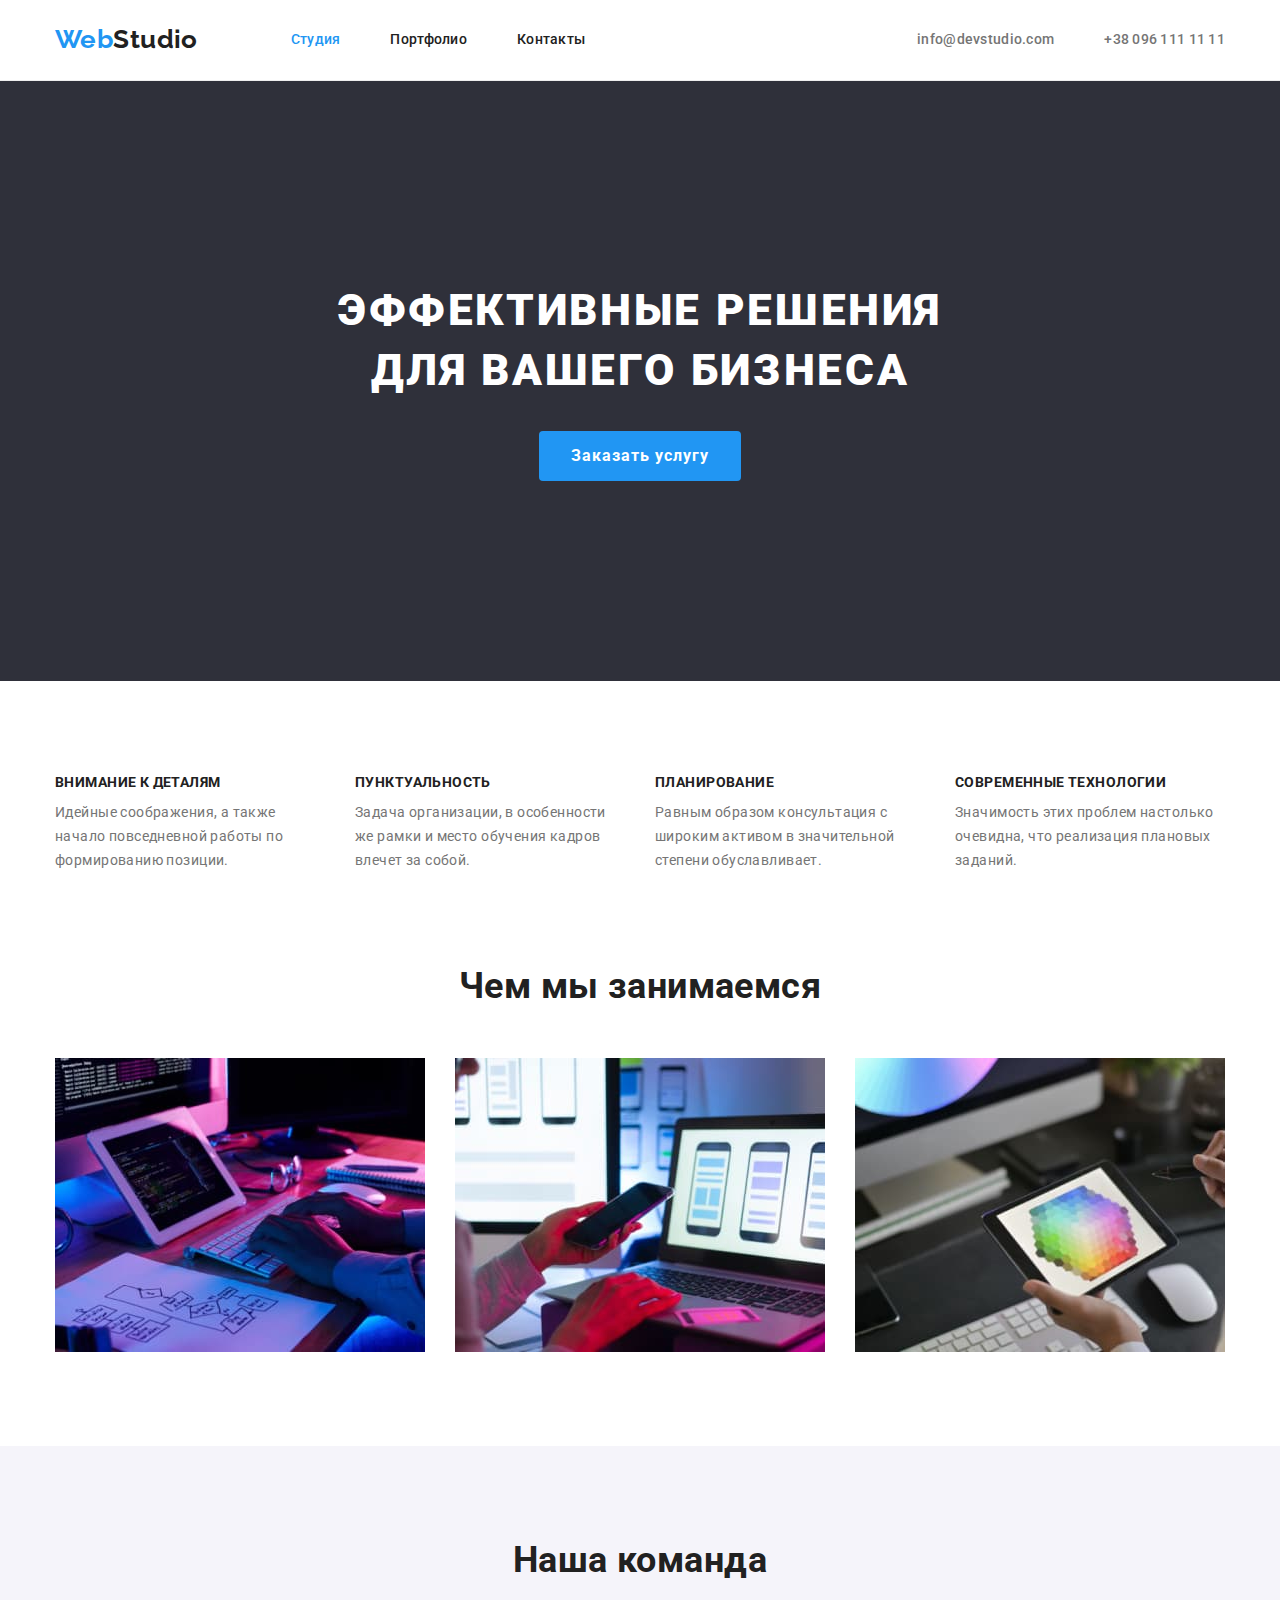
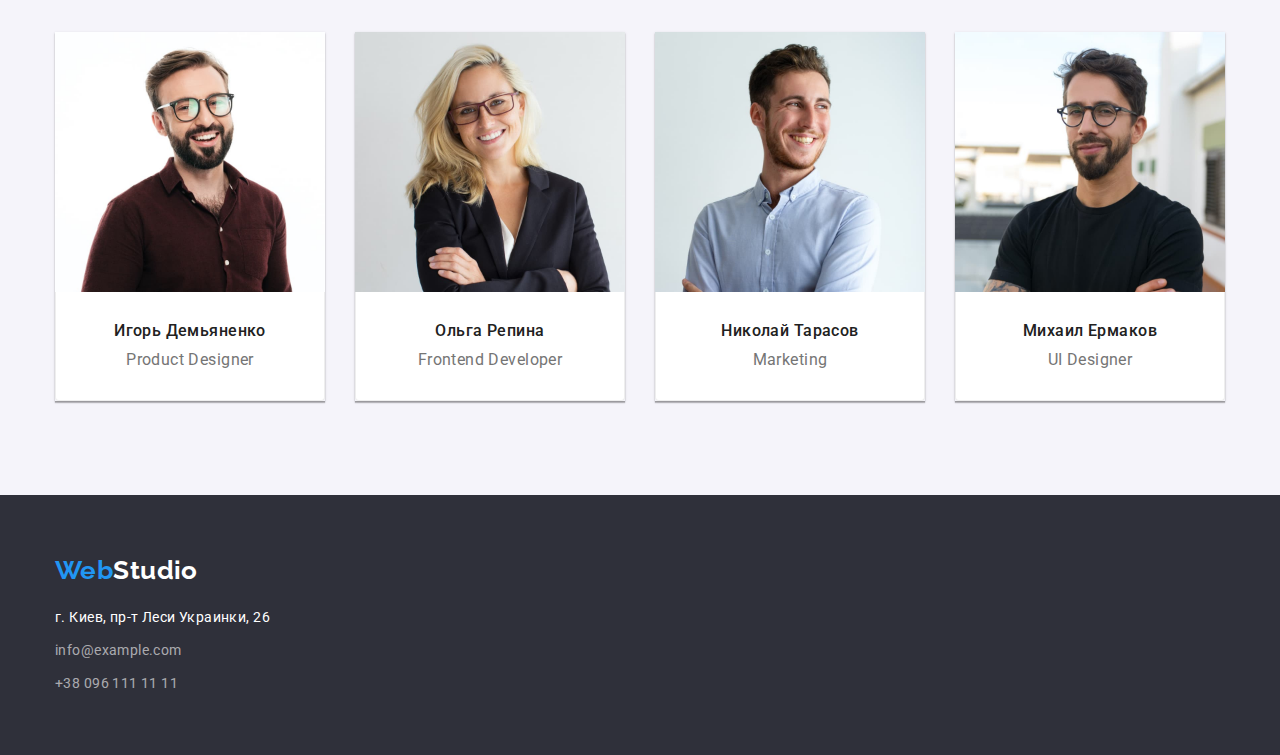
==== index.html @ 4dd8b0b0 "клонирование 03" ====
<!DOCTYPE html>
<html lang="ru">
  <head>
    <meta charset="UTF-8" />
    <meta http-equiv="X-UA-Compatible" content="IE=edge" />
    <meta name="viewport" content="width=device-width, initial-scale=1.0" />
    <title>Студия</title>
    <!-- Шрифты -->
    <link rel="preconnect" href="https://fonts.googleapis.com" />
    <link rel="preconnect" href="https://fonts.gstatic.com" crossorigin />

    <link
      href="https://fonts.googleapis.com/css2?family=Raleway:wght@700&family=Roboto:wght@400;500;700;900&display=swap"
      rel="stylesheet"
    />
    <!-- Нормализация -->
    <link
      rel="stylesheet"
      href="https://cdnjs.cloudflare.com/ajax/libs/modern-normalize/1.1.0/modern-normalize.min.css"
    />
    <!-- Стили -->
    <link rel="stylesheet" href="./css/styles.css" />
  </head>
  <body>
    <header class="header">
      <div class="container container-header">
        <nav class="nav-item">
          <a href="./index.html" class="header-logo logo">Web<span class="std">Studio</span></a>
          <ul class="nav-list link-list">
            <li class="item"><a href="./index.html" class="link current">Студия</a></li>
            <li class="item"><a href="./portfolio.html" class="link title">Портфолио</a></li>
            <li class="item"><a href="" class="link title">Контакты</a></li>
          </ul>
        </nav>
        <ul class="contact link-list">
          <li class="item">
            <a class="link" href="mailto:info@devstudio.com">info@devstudio.com</a>
          </li>
          <li class="item"><a class="link" href="tel:+380961111111">+38 096 111 11 11</a></li>
        </ul>
      </div>
    </header>
    <main>
      <div class="first">
        <section class="container">
          <h1>Эффективные решения для вашего бизнеса</h1>
          <button type="button">Заказать услугу</button>
        </section>
      </div>
      <section class="section peculiarities">
        <div class="container">
          <h2 hidden>Особенности</h2>
          <!-- скрыт заголовок -->
          <ul class="peculiarities-list">
            <li class="peculiarities-item">
              <div class="peculiarities-title">
                <h3 class="peculiarities-tit">Внимание к деталям</h3>
                <p class="peculiarities-par">
                  Идейные соображения, а также начало повседневной работы по формированию позиции.
                </p>
              </div>
            </li>

            <li class="peculiarities-item">
              <div class="peculiarities-title">
                <h3 class="peculiarities-tit">Пунктуальность</h3>
                <p class="peculiarities-par">
                  Задача организации, в особенности же рамки и место обучения кадров влечет за
                  собой.
                </p>
              </div>
            </li>

            <li class="peculiarities-item">
              <div class="peculiarities-title">
                <h3 class="peculiarities-tit">Планирование</h3>
                <p class="peculiarities-par">
                  Равным образом консультация с широким активом в значительной степени
                  обуславливает.
                </p>
              </div>
            </li>

            <li class="peculiarities-item">
              <div class="peculiarities-title">
                <h3 class="peculiarities-tit">Современные технологии</h3>
                <p class="peculiarities-par">
                  Значимость этих проблем настолько очевидна, что реализация плановых заданий.
                </p>
              </div>
            </li>
          </ul>
        </div>
      </section>
      <section class="section">
        <div class="container">
          <h2 class="second-tit">Чем мы занимаемся</h2>
          <ul class="doing-list">
            <li class="doing-item">
              <img
                src="./images/one.jpg"
                alt="крупный план, изображение, программист работающий в офисе"
                width="370"
              />
            </li>
            <li class="doing-item">
              <img
                src="./images/two.jpg"
                alt="дизайнеры разрабатывают приложение на смартфоны"
                width="370"
              />
            </li>
            <li class="doing-item">
              <img
                src="./images/three.jpg"
                alt="креативный художник с работает выбором цвета на планшете"
                width="370"
              />
            </li>
          </ul>
        </div>
      </section>
      <section class="section squad-section">
        <div class="container">
          <h2 class="second-tit">Наша команда</h2>
          <ul class="squad-list">
            <li class="squad-item">
              <img src="./images/person-one.jpg" alt="фото" width="270" />
              <div class="squad-title">
                <h3 class="squad">Игорь Демьяненко</h3>
                <p class="squad-position">Product Designer</p>
              </div>
            </li>
            <li class="squad-item">
              <img src="./images/person-two.jpg" alt="фото" width="270" />
              <div class="squad-title">
                <h3 class="squad">Ольга Репина</h3>
                <p class="squad-position">Frontend Developer</p>
              </div>
            </li>
            <li class="squad-item">
              <img src="./images/person-three.jpg" alt="фото" width="270" />
              <div class="squad-title">
                <h3 class="squad">Николай Тарасов</h3>
                <p class="squad-position">Marketing</p>
              </div>
            </li>
            <li class="squad-item">
              <img src="./images/person-four.jpg" alt="фото" width="270" />
              <div class="squad-title">
                <h3 class="squad">Михаил Ермаков</h3>
                <p class="squad-position">UI Designer</p>
              </div>
            </li>
          </ul>
        </div>
      </section>
    </main>
    <footer class="basement">
      <div class="container">
        <a href="./index.html" class="logo">Web<span class="basement-white">Studio</span></a>
        <address>
          <ul class="basement-list">
            <li class="basement-item">
              <a class="basement-white" href="https://goo.gl/maps/kv4M4T3cow1a3KDr5"
                >г. Киев, пр-т Леси Украинки, 26</a
              >
            </li>
            <li class="basement-item">
              <a class="basement-contact" href="mailto:info@example.com">info@example.com</a>
            </li>
            <li class="basement-item">
              <a class="basement-contact" href="tel:+380961111111">+38 096 111 11 11</a>
            </li>
          </ul>
        </address>
      </div>
    </footer>
  </body>
</html>
---- css/styles.css ----
/* *,
*::before,
*::after {
  box-sizing: border-box;
} */
/* ------------------------------------------- */
:root {
  --general-text-color: #757575;
  --link-hover-color: #2196f3;
  --tit-text-color: #212121;
  --white-text-color: #FFFFFF;
  --contact-text-color:rgba(255, 255, 255, 0.6);
  --bcg-filtr-color:#F5F4FA;
  --bg-color-second:#2F303A;
  --background-color-hover: #188CE8;
  --border-color: #eeeeee;
}
/* ------------------------------------------- */
/* Сброс стилей */
h1,h2,h3,h4,p,ul {
  margin: 0;
  padding: 0;
}
ul {
  list-style: none;
  font-style: normal;
}
a {
  text-decoration: none;
}
img {
  display: block;
  max-width: 100%;
  height: auto;
}
/* Сброс стилей */
/* ------------------------------------------- */
body {
  background-color: var(--white-text-color);
  font-family: Roboto, sans-serif;
  letter-spacing: 0.03em;
  color: var(--general-text-color);
  font-size: 14px;
}
/* ------------------------------------------- */
.container {
  margin: 0 auto;
  width: 1200px;
  padding-left: 15px;
  padding-right: 15px;
}
.second-tit {
  font-weight: 700;
  font-size: 36px;
  line-height: 1.16;
  text-align: center;
  color: var(--tit-text-color);
}
.section {
  padding-top: 94px;
  padding-bottom: 94px;
}
/* ------------------------------------------- */
/* Hedder */
.header {
  border-bottom:var(--border-color) solid 1px ;
}
.nav-item, 
.container-header, 
.link-list {
  display: flex;
}
.header-logo {
  padding-top: 24px;
  padding-bottom: 25px;
}
.logo {
  margin-right: 93px;
  font-family: Raleway, sans-serif;
  font-weight: 700;
  font-size: 26px;
  line-height: 1.19;
  color: var(--link-hover-color);
}
.std, .nav-list .link {
  color: var(--tit-text-color);
}
.link-list .item+.item {
  margin-left: 50px;
}
.link-list .link {
  display: block;
  padding-top: 32px;
  padding-bottom: 32px;

  letter-spacing: 0.02em;
  font-weight: 500;
  line-height: 1.14;
}
.link-list .link:hover,
.link-list .link:focus,
.nav-list .current {
  color: var(--link-hover-color); 
}
.contact {
  margin-left: auto;
}
.contact .link{
  color: var(--general-text-color);
}
/* Hedder */
/* ------------------------------------------- */
/* Section one */
.first {
 background-color: var(--bg-color-second);
  text-align: center;
  margin: 0 auto;
  padding-top: 200px;
  padding-bottom: 200px;
}
.first h1{
  margin: 0 auto 30px;
  width: 696px;
  font-weight: 900;
  font-size: 44px;
  line-height: 1.36;
  letter-spacing: 0.06em;
  text-transform: uppercase;
  color: var(--white-text-color);
}
.first button {
  padding: 10px 32px;
  border-radius: 4px;
  border: none;
  cursor: pointer;
  background-color: var(--link-hover-color);
  color: var(--white-text-color);
  font-weight: 700;
  font-size: 16px;
  line-height: 1.88;
  letter-spacing: 0.06em;
}
.first button:hover,
.first button:focus {
  background-color: var(--background-color-hover);
}
/* Section one */
/* ------------------------------------------- */
/* Section two */
.peculiarities-list {
  display: flex;
  justify-content: center;
}
.peculiarities-tit {
  color: var(--tit-text-color);
  font-weight: 700;
  line-height: 1.14;
  font-size: 14px;
  text-transform: uppercase;
}
.peculiarities-title{
  display: flex;
  flex-direction: column;
  width: 270px;
}
.peculiarities-item:not(:last-child) {
  margin-right: 30px;
}
.peculiarities-par {
  margin-top: 10px;
  line-height: 1.71;
}
.peculiarities {
  padding-bottom: 0;
}
/* Section two */
/* ------------------------------------------- */
/* Section three */
.doing-list{
  display: flex;
  margin-top: 50px;
}
.doing-item {
  display: flex;
}
.doing-item:not(:last-child) {
  margin-right: 30px;
}
/* Section three */
/* ------------------------------------------- */
/* Section four */
.squad-section{
  background-color: var(--bcg-filtr-color);
}
.squad-list {
  display: flex;
  flex-wrap: wrap;
  margin-top: 50px;
}
.squad, .squad-position{
  font-size: 16px;
  line-height: 1.18;
  text-align: center;
}
.squad {
  font-weight: 500;
  color: var(--tit-text-color);
}
.squad-item:not(:last-child) {
  margin-right: 30px;
}
.squad-item {
  box-shadow: 0px 1px 3px rgba(0, 0, 0, 0.12),
  0px 1px 1px rgba(0, 0, 0, 0.14),
  0px 2px 1px rgba(0, 0, 0, 0.2);
}

.squad-title{
  background-color: var(--white-text-color);
  padding-top: 30px;
  padding-bottom: 30px;
  border-radius: 0px 0px 4px 4px;
  border-right: var(--border-color) solid 1px;
  border-bottom: var(--border-color) solid 1px;
  border-left: var(--border-color) solid 1px;
}
.squad-position {
  margin-top: 10px;
}
/* Section four */
/* ------------------------------------------- */
/* Filtr */
.filtr-section{
  display: flex;
  justify-content: center;
  margin-bottom: 50px;
}
.filtr-section .item:not(:last-child) {
  margin-right: 8px;
}
.filtr {
  padding: 6px 22px;
  border-radius: 4px;
  border: none;
  cursor: pointer;
  font-family: Roboto,sans-serif;  
  font-weight: 500;
  font-size: 16px;
  line-height: 1.62;
  letter-spacing: 0.03em;
  background-color: var(--bcg-filtr-color);
  color: var(--tit-text-color);
}
.filtr:hover,
.filtr:focus {
  background-color: var(--link-hover-color);
  color: var(--white-text-color);
}
/* Filtr */
/* ------------------------------------------- */
/* Project */

.project-list {
  display: flex;
  flex-wrap: wrap;
    margin-top: 50px;

  margin-left: -30px;
  margin-top: -30px;
}
.project-list > .project-item {
  margin-left: 30px;
  margin-top: 30px;
}
.project-tit {
  margin-bottom: 4px;
  font-weight: 700;
  font-size: 18px;
  line-height: 2;
  letter-spacing: 0.06em;
  color: var(--tit-text-color);
}

.project-product {
  font-size: 16px;
  line-height: 1.88;
  color: var(--general-text-color);
}

.project-title {
  padding: 20px 24px;
  border-left: var(--border-color) solid 1px;
  border-right: var(--border-color) solid 1px;
  border-bottom: var(--border-color) solid 1px;
}
/* Project */
/* ------------------------------------------- */
/* Footer */
.basement {
  background-color: var(--bg-color-second);
  padding-top: 60px;
  padding-bottom: 60px;
}
.basement-white {
  color: var(--white-text-color);
}
.basement-list {
  margin-top: 20px;
  line-height: 1.71;
}
.basement-item:not(:first-child) {
  margin-top: 9px;
}
.basement-contact {
  color: var(--contact-text-color);
}
.basement-contact:hover,
.basement-contact:focus {
  color: var(--link-hover-color);
}
/* Footer */
/* ------------------------------------------- */
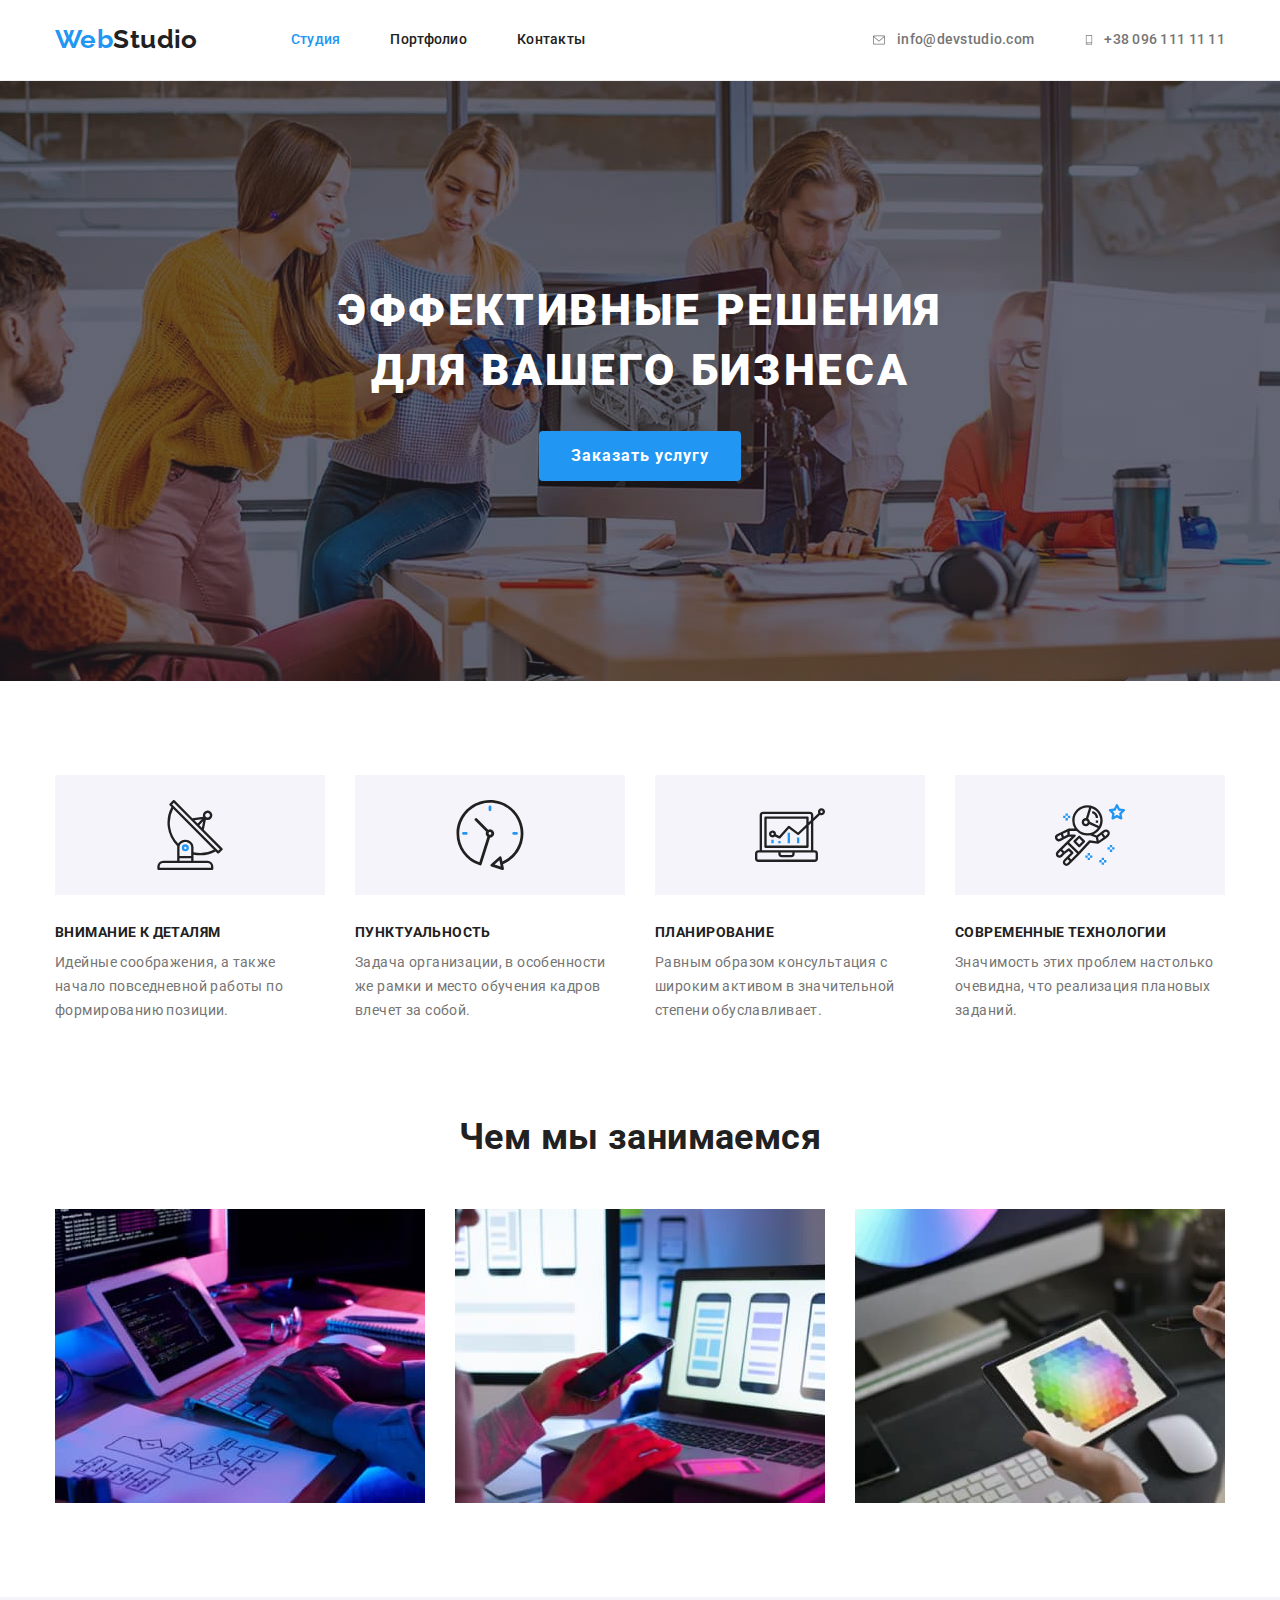
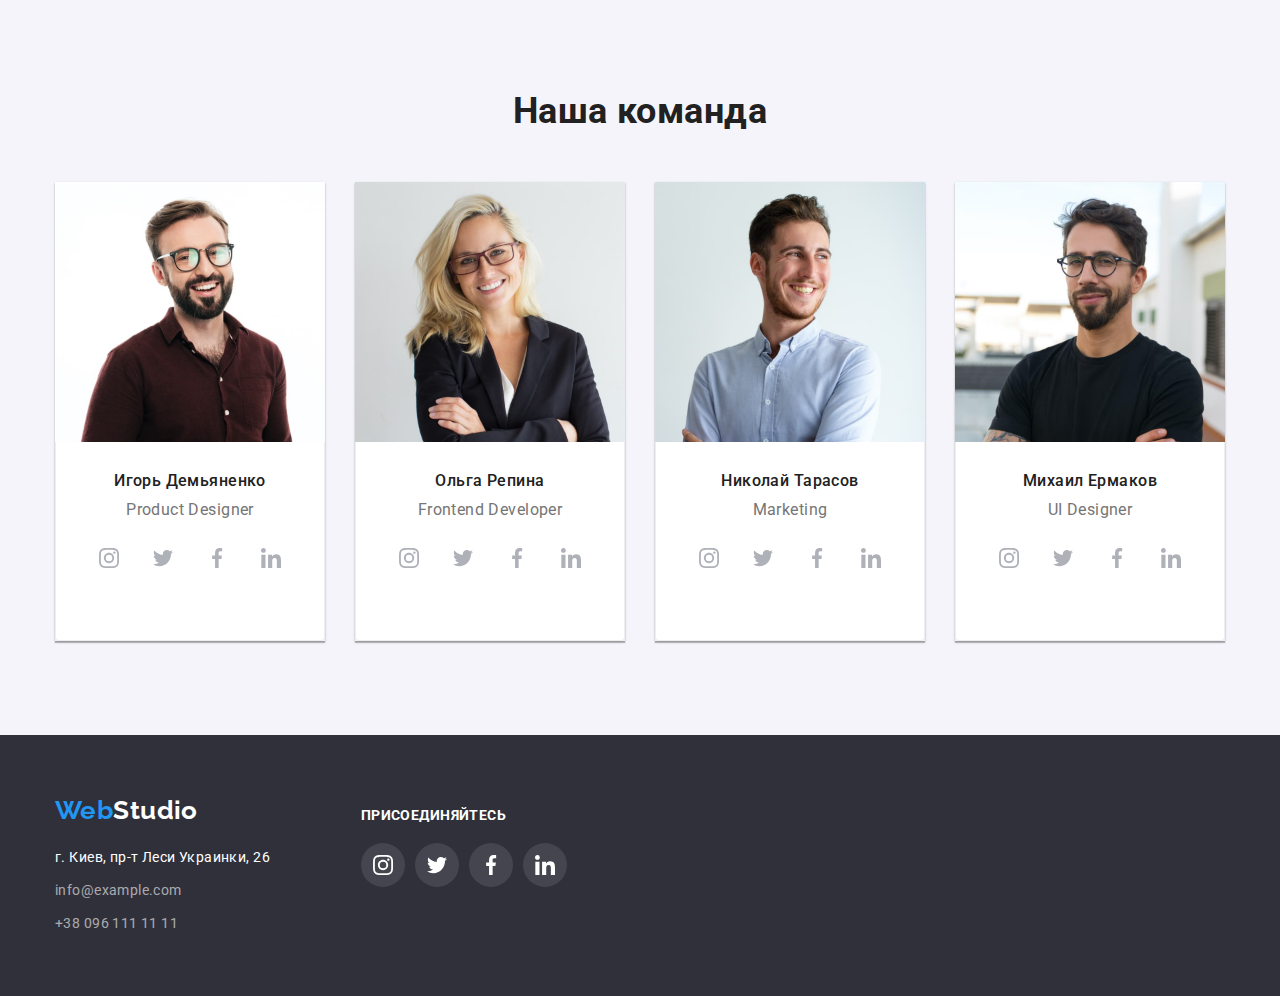
==== commit 5d01bf75: "добавление иконок" ====
--- a/index.html
+++ b/index.html
@@ -34,9 +34,21 @@
         </nav>
         <ul class="contact link-list">
           <li class="item">
-            <a class="link" href="mailto:info@devstudio.com">info@devstudio.com</a>
+            <a class="link envelope" href="mailto:info@devstudio.com">
+              <svg class="icon envelope" width="16" height="12">
+                <use href="/images/icons.svg#icon-envelope"></use>
+              </svg>
+              info@devstudio.com</a
+            >
           </li>
-          <li class="item"><a class="link" href="tel:+380961111111">+38 096 111 11 11</a></li>
+          <li class="item">
+            <a class="link" href="tel:+380961111111">
+              <svg class="icon smartphone" width="10" height="16">
+                <use href="./images/icons.svg#icon-smartphone"></use>
+              </svg>
+              +38 096 111 11 11</a
+            >
+          </li>
         </ul>
       </div>
     </header>
@@ -49,11 +61,16 @@
       </div>
       <section class="section peculiarities">
         <div class="container">
-          <h2 hidden>Особенности</h2>
+          <h2 class="visually-hidden">Особенности</h2>
           <!-- скрыт заголовок -->
           <ul class="peculiarities-list">
             <li class="peculiarities-item">
               <div class="peculiarities-title">
+                <div class="rectangle" width="270">
+                  <svg class="icon peculiarities" width="70" height="70">
+                    <use href="/images/icons.svg#icon-antenna"></use>
+                  </svg>
+                </div>
                 <h3 class="peculiarities-tit">Внимание к деталям</h3>
                 <p class="peculiarities-par">
                   Идейные соображения, а также начало повседневной работы по формированию позиции.
@@ -62,6 +79,11 @@
             </li>
 
             <li class="peculiarities-item">
+              <div class="rectangle" width="270">
+                <svg class="icon peculiarities" width="70" height="70">
+                  <use href="/images/icons.svg#icon-clock"></use>
+                </svg>
+              </div>
               <div class="peculiarities-title">
                 <h3 class="peculiarities-tit">Пунктуальность</h3>
                 <p class="peculiarities-par">
@@ -72,6 +94,12 @@
             </li>
 
             <li class="peculiarities-item">
+              <div class="rectangle" width="270">
+                <svg class="icon peculiarities" width="70" height="70">
+                  <use href="/images/icons.svg#icon-diagram"></use>
+                </svg>
+              </div>
+
               <div class="peculiarities-title">
                 <h3 class="peculiarities-tit">Планирование</h3>
                 <p class="peculiarities-par">
@@ -82,6 +110,12 @@
             </li>
 
             <li class="peculiarities-item">
+              <div class="rectangle" width="270">
+                <svg class="icon peculiarities" width="70" height="70">
+                  <use href="/images/icons.svg#icon-astronaut"></use>
+                </svg>
+              </div>
+
               <div class="peculiarities-title">
                 <h3 class="peculiarities-tit">Современные технологии</h3>
                 <p class="peculiarities-par">
@@ -129,6 +163,36 @@
               <div class="squad-title">
                 <h3 class="squad">Игорь Демьяненко</h3>
                 <p class="squad-position">Product Designer</p>
+                <ul class="social-list">
+                  <li class="social-item">
+                    <a class="link" href="#">
+                      <svg class="icon instagram">
+                        <use href="./images/icons.svg#icon-instagram"></use>
+                      </svg>
+                    </a>
+                  </li>
+                  <li class="social-item">
+                    <a class="link" href="#">
+                      <svg class="icon twitter">
+                        <use href="./images/icons.svg#icon-twitter"></use>
+                      </svg>
+                    </a>
+                  </li>
+                  <li class="social-item">
+                    <a class="link" href="#">
+                      <svg class="icon facebook">
+                        <use href="./images/icons.svg#icon-facebook"></use>
+                      </svg>
+                    </a>
+                  </li>
+                  <li class="social-item">
+                    <a class="link" href="#">
+                      <svg class="icon linkedin">
+                        <use href="./images/icons.svg#icon-linkedin"></use>
+                      </svg>
+                    </a>
+                  </li>
+                </ul>
               </div>
             </li>
             <li class="squad-item">
@@ -136,6 +200,36 @@
               <div class="squad-title">
                 <h3 class="squad">Ольга Репина</h3>
                 <p class="squad-position">Frontend Developer</p>
+                <ul class="social-list">
+                  <li class="social-item">
+                    <a class="link" href="#">
+                      <svg class="icon instagram">
+                        <use href="./images/icons.svg#icon-instagram"></use>
+                      </svg>
+                    </a>
+                  </li>
+                  <li class="social-item">
+                    <a class="link" href="#">
+                      <svg class="icon twitter">
+                        <use href="./images/icons.svg#icon-twitter"></use>
+                      </svg>
+                    </a>
+                  </li>
+                  <li class="social-item">
+                    <a class="link" href="#">
+                      <svg class="icon facebook">
+                        <use href="./images/icons.svg#icon-facebook"></use>
+                      </svg>
+                    </a>
+                  </li>
+                  <li class="social-item">
+                    <a class="link" href="#">
+                      <svg class="icon linkedin">
+                        <use href="./images/icons.svg#icon-linkedin"></use>
+                      </svg>
+                    </a>
+                  </li>
+                </ul>
               </div>
             </li>
             <li class="squad-item">
@@ -143,6 +237,36 @@
               <div class="squad-title">
                 <h3 class="squad">Николай Тарасов</h3>
                 <p class="squad-position">Marketing</p>
+                <ul class="social-list">
+                  <li class="social-item">
+                    <a class="link" href="#">
+                      <svg class="icon instagram">
+                        <use href="./images/icons.svg#icon-instagram"></use>
+                      </svg>
+                    </a>
+                  </li>
+                  <li class="social-item">
+                    <a class="link" href="#">
+                      <svg class="icon twitter">
+                        <use href="./images/icons.svg#icon-twitter"></use>
+                      </svg>
+                    </a>
+                  </li>
+                  <li class="social-item">
+                    <a class="link" href="#">
+                      <svg class="icon facebook">
+                        <use href="./images/icons.svg#icon-facebook"></use>
+                      </svg>
+                    </a>
+                  </li>
+                  <li class="social-item">
+                    <a class="link" href="#">
+                      <svg class="icon linkedin">
+                        <use href="./images/icons.svg#icon-linkedin"></use>
+                      </svg>
+                    </a>
+                  </li>
+                </ul>
               </div>
             </li>
             <li class="squad-item">
@@ -150,6 +274,36 @@
               <div class="squad-title">
                 <h3 class="squad">Михаил Ермаков</h3>
                 <p class="squad-position">UI Designer</p>
+                <ul class="social-list">
+                  <li class="social-item">
+                    <a class="link" href="#">
+                      <svg class="icon instagram">
+                        <use href="./images/icons.svg#icon-instagram"></use>
+                      </svg>
+                    </a>
+                  </li>
+                  <li class="social-item">
+                    <a class="link" href="#">
+                      <svg class="icon twitter">
+                        <use href="./images/icons.svg#icon-twitter"></use>
+                      </svg>
+                    </a>
+                  </li>
+                  <li class="social-item">
+                    <a class="link" href="#">
+                      <svg class="icon facebook">
+                        <use href="./images/icons.svg#icon-facebook"></use>
+                      </svg>
+                    </a>
+                  </li>
+                  <li class="social-item">
+                    <a class="link" href="#">
+                      <svg class="icon linkedin">
+                        <use href="./images/icons.svg#icon-linkedin"></use>
+                      </svg>
+                    </a>
+                  </li>
+                </ul>
               </div>
             </li>
           </ul>
@@ -158,22 +312,57 @@
     </main>
     <footer class="basement">
       <div class="container">
-        <a href="./index.html" class="logo">Web<span class="basement-white">Studio</span></a>
-        <address>
-          <ul class="basement-list">
-            <li class="basement-item">
-              <a class="basement-white" href="https://goo.gl/maps/kv4M4T3cow1a3KDr5"
-                >г. Киев, пр-т Леси Украинки, 26</a
-              >
-            </li>
-            <li class="basement-item">
-              <a class="basement-contact" href="mailto:info@example.com">info@example.com</a>
-            </li>
-            <li class="basement-item">
-              <a class="basement-contact" href="tel:+380961111111">+38 096 111 11 11</a>
-            </li>
-          </ul>
-        </address>
+        <div class="first-basement">
+          <a href="./index.html" class="logo">Web<span class="basement-white">Studio</span></a>
+          <address>
+            <ul class="basement-list">
+              <li class="basement-item">
+                <a class="basement-white" href="https://goo.gl/maps/kv4M4T3cow1a3KDr5"
+                  >г. Киев, пр-т Леси Украинки, 26</a
+                >
+              </li>
+              <li class="basement-item">
+                <a class="basement-contact" href="mailto:info@example.com">info@example.com</a>
+              </li>
+              <li class="basement-item">
+                <a class="basement-contact" href="tel:+380961111111">+38 096 111 11 11</a>
+              </li>
+            </ul>
+          </address>
+        </div>
+        <div class="second-basement">
+          <span class="join">присоединяйтесь</span>
+          <ul class="basement-social-list">
+            <li class="basement-social-item">
+              <a class="link" href="#">
+                <svg class="icon instagram">
+                  <use href="./images/icons.svg#icon-instagram"></use>
+                </svg>
+              </a>
+            </li>
+            <li class="basement-social-item">
+              <a class="link" href="#">
+                <svg class="icon twitter">
+                  <use href="./images/icons.svg#icon-twitter"></use>
+                </svg>
+              </a>
+            </li>
+            <li class="basement-social-item">
+              <a class="link" href="#">
+                <svg class="icon facebook">
+                  <use href="./images/icons.svg#icon-facebook"></use>
+                </svg>
+              </a>
+            </li>
+            <li class="basement-social-item">
+              <a class="link" href="#">
+                <svg class="icon linkedin">
+                  <use href="./images/icons.svg#icon-linkedin"></use>
+                </svg>
+              </a>
+            </li>
+          </ul>
+        </div>
       </div>
     </footer>
   </body>
--- a/css/styles.css
+++ b/css/styles.css
@@ -9,11 +9,13 @@
   --link-hover-color: #2196f3;
   --tit-text-color: #212121;
   --white-text-color: #FFFFFF;
-  --contact-text-color:rgba(255, 255, 255, 0.6);
   --bcg-filtr-color:#F5F4FA;
   --bg-color-second:#2F303A;
   --background-color-hover: #188CE8;
   --border-color: #eeeeee;
+  --social-network: #AFB1B8;
+  --contact-text-color:rgba(255, 255, 255, 0.6);
+  --social-network-bcg:rgba(255, 255, 255, 0.1);
 }
 /* ------------------------------------------- */
 /* Сброс стилей */
@@ -60,10 +62,24 @@
   padding-top: 94px;
   padding-bottom: 94px;
 }
+.visually-hidden {
+  position: absolute;
+  width: 1px;
+  height: 1px;
+  margin: -1px;
+  padding: 0;
+  overflow: hidden;
+  border: 0;
+  clip: rect(0 0 0 0);
+}
 /* ------------------------------------------- */
 /* Hedder */
 .header {
   border-bottom:var(--border-color) solid 1px ;
+  margin-left: auto;
+  margin-right: auto;
+  max-width: 1600px;
+  
 }
 .nav-item, 
 .container-header, 
@@ -107,16 +123,30 @@
 }
 .contact .link{
   color: var(--general-text-color);
+  display: flex;
+  align-items: center;
+}
+.contact .icon {
+  fill: currentColor;
+  margin-right: 10px;
 }
 /* Hedder */
 /* ------------------------------------------- */
 /* Section one */
 .first {
- background-color: var(--bg-color-second);
+  background-color: var(--bg-color-second);
+  background-image: linear-gradient( to right,rgba(47, 48, 58, 0.4), rgba(47, 48, 58, 0.4)),url("/images/bcg-img.jpg");
+  background-repeat: no-repeat;
+  background-position: center;
+  background-size: cover;
   text-align: center;
   margin: 0 auto;
   padding-top: 200px;
   padding-bottom: 200px;
+  margin-left: auto;
+  margin-right: auto;
+  max-width: 1600px;
+  height: 600px;
 }
 .first h1{
   margin: 0 auto 30px;
@@ -152,6 +182,7 @@
   justify-content: center;
 }
 .peculiarities-tit {
+    margin-top: 30px;
   color: var(--tit-text-color);
   font-weight: 700;
   line-height: 1.14;
@@ -173,6 +204,12 @@
 .peculiarities {
   padding-bottom: 0;
 }
+.rectangle {
+  background-color: var(--bcg-filtr-color);
+  display: flex;
+  height: 120px;
+  padding: 25px 100px;
+}
 /* Section two */
 /* ------------------------------------------- */
 /* Section three */
@@ -191,6 +228,9 @@
 /* Section four */
 .squad-section{
   background-color: var(--bcg-filtr-color);
+    margin-left: auto;
+    margin-right: auto;
+    max-width: 1600px;
 }
 .squad-list {
   display: flex;
@@ -210,9 +250,9 @@
   margin-right: 30px;
 }
 .squad-item {
-  box-shadow: 0px 1px 3px rgba(0, 0, 0, 0.12),
-  0px 1px 1px rgba(0, 0, 0, 0.14),
-  0px 2px 1px rgba(0, 0, 0, 0.2);
+box-shadow: 0px 1px 3px rgba(0, 0, 0, 0.12),
+0px 1px 1px rgba(0, 0, 0, 0.14),
+0px 2px 1px rgba(0, 0, 0, 0.2);
 }
 
 .squad-title{
@@ -226,6 +266,36 @@
 }
 .squad-position {
   margin-top: 10px;
+}
+.social-list {
+  display: flex;
+  justify-content: center;
+  margin-top: 16px;
+  margin-bottom: 30px;
+}
+.social-list .link{
+  display: flex;
+}
+.social-item:not(:last-child) {
+  margin-right: 10px;
+}
+.social-item .link{
+  display: flex;
+  justify-content: center;
+  align-items: center;
+  width: 44px;
+  height: 44px;
+  border-radius: 50%;
+  fill: var(--social-network)
+}
+.social-item .icon {
+  width: 20px;
+  height: 20px;
+}
+.social-item .link:hover,
+.social-item .link:focus {
+  background-color: var(--link-hover-color);
+  fill: #FFFFFF;
 }
 /* Section four */
 /* ------------------------------------------- */
@@ -255,6 +325,7 @@
 .filtr:focus {
   background-color: var(--link-hover-color);
   color: var(--white-text-color);
+  box-shadow: 0px 3px 1px rgba(0, 0, 0, 0.1), 0px 1px 2px rgba(0, 0, 0, 0.08), 0px 2px 2px rgba(0, 0, 0, 0.12);
 }
 /* Filtr */
 /* ------------------------------------------- */
@@ -263,7 +334,7 @@
 .project-list {
   display: flex;
   flex-wrap: wrap;
-    margin-top: 50px;
+  margin-top: 50px;
 
   margin-left: -30px;
   margin-top: -30px;
@@ -293,13 +364,25 @@
   border-right: var(--border-color) solid 1px;
   border-bottom: var(--border-color) solid 1px;
 }
+.project-link:hover,
+.project-link:focus {
+  display: block;
+  box-shadow: 0px 1px 1px rgba(0, 0, 0, 0.12),
+  0px 4px 4px rgba(0, 0, 0, 0.06),
+  1px 4px 6px rgba(0, 0, 0, 0.16);
+}
 /* Project */
 /* ------------------------------------------- */
 /* Footer */
 .basement {
+  display: flex;
+  flex-wrap: wrap;
   background-color: var(--bg-color-second);
   padding-top: 60px;
   padding-bottom: 60px;
+  margin-left: auto;
+  margin-right: auto;
+  max-width: 1600px;
 }
 .basement-white {
   color: var(--white-text-color);
@@ -318,5 +401,53 @@
 .basement-contact:focus {
   color: var(--link-hover-color);
 }
+.basement .container {
+  display: flex;
+}
+.second-basement {
+  margin-top: 12px;
+  margin-left: 70px;
+}
+.join {
+  font-weight: 700;
+  line-height: 16px;
+  text-transform: uppercase;
+  color: var(--white-text-color);
+}
+
+.basement-social-list {
+  display: flex;
+  margin-top: 20px;
+}
+
+.basement-social-list .link {
+  display: flex;
+}
+
+.basement-social-item:not(:last-child) {
+  margin-right: 10px;
+}
+
+.basement-social-item .link {
+  display: flex;
+  justify-content: center;
+  align-items: center;
+  width: 44px;
+  height: 44px;
+  border-radius: 50%;
+  fill: var(--white-text-color);
+  background-color:  var(--social-network-bcg);
+}
+
+.basement-social-item .icon {
+  width: 20px;
+  height: 20px;
+}
+
+.basement-social-item .link:hover,
+.basement-social-item .link:focus {
+  background-color: var(--link-hover-color);
+  fill:var(--white-text-color);
+}
 /* Footer */
 /* ------------------------------------------- */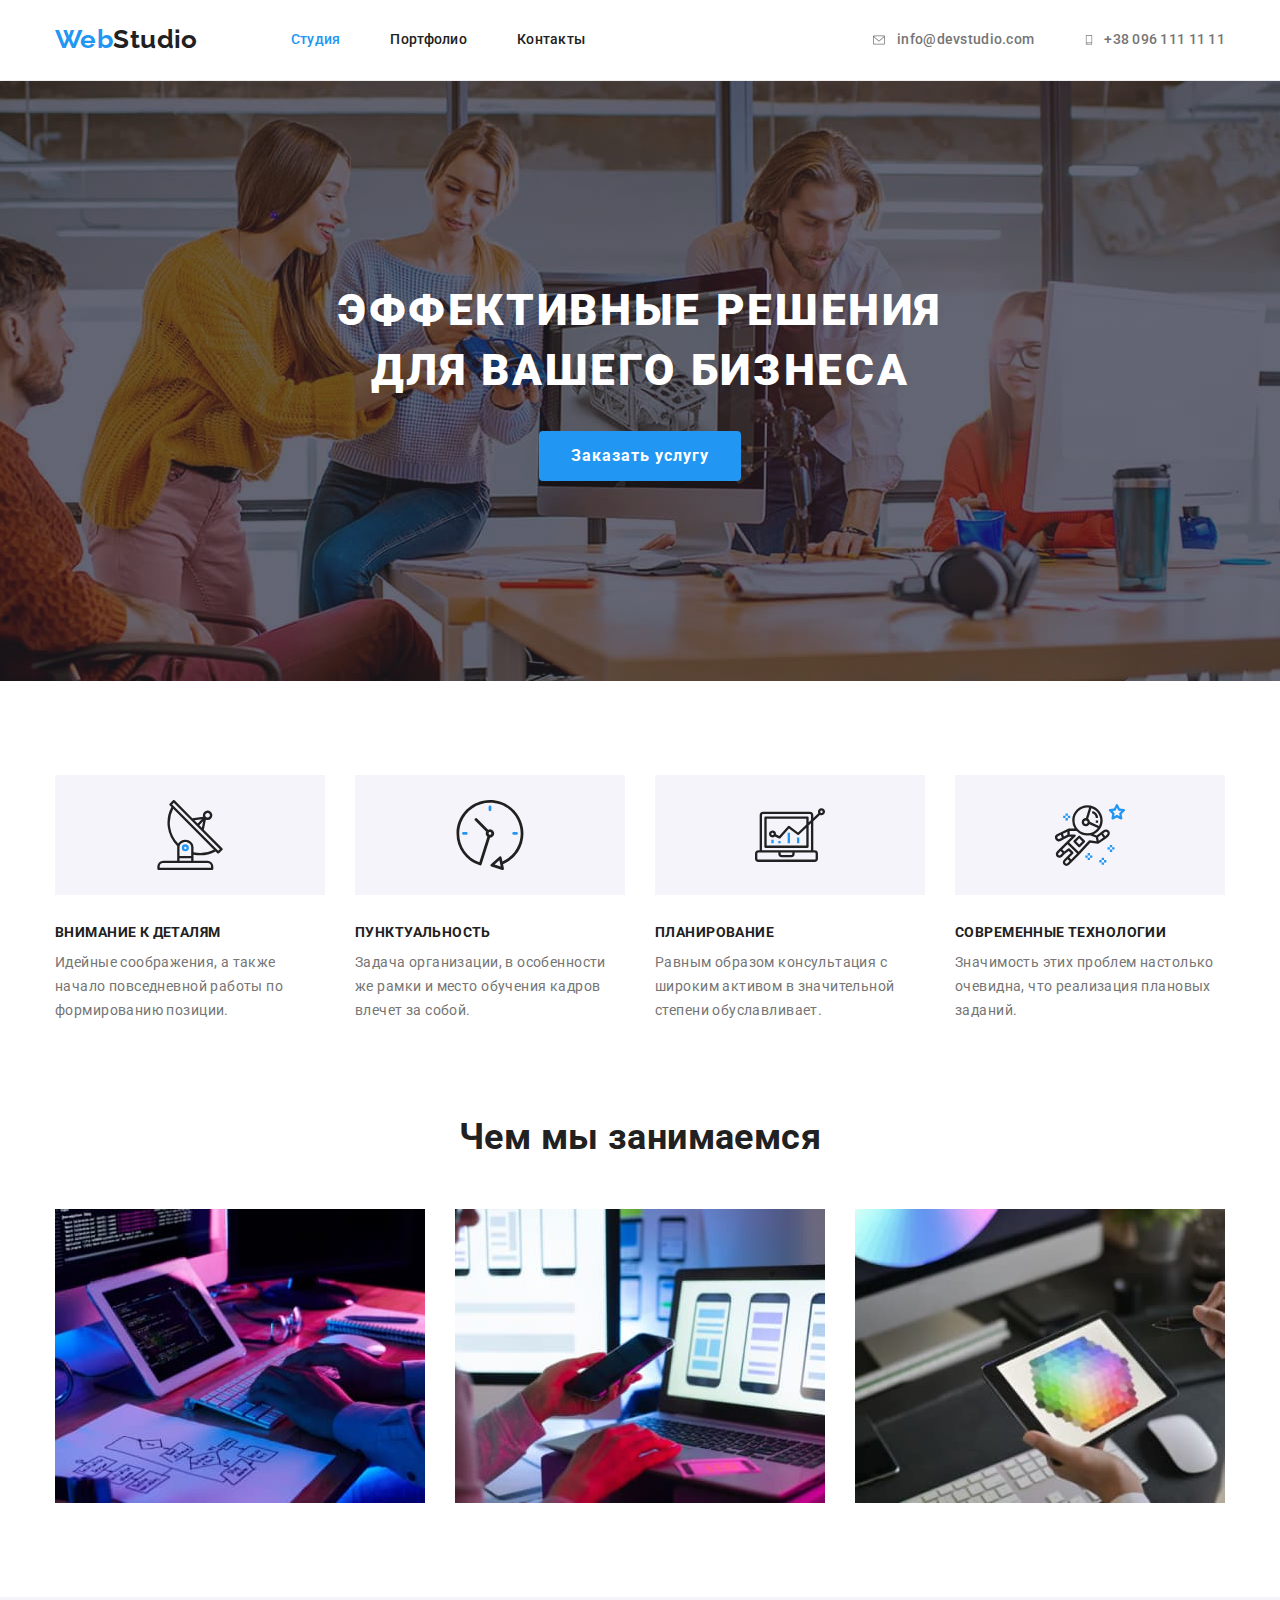
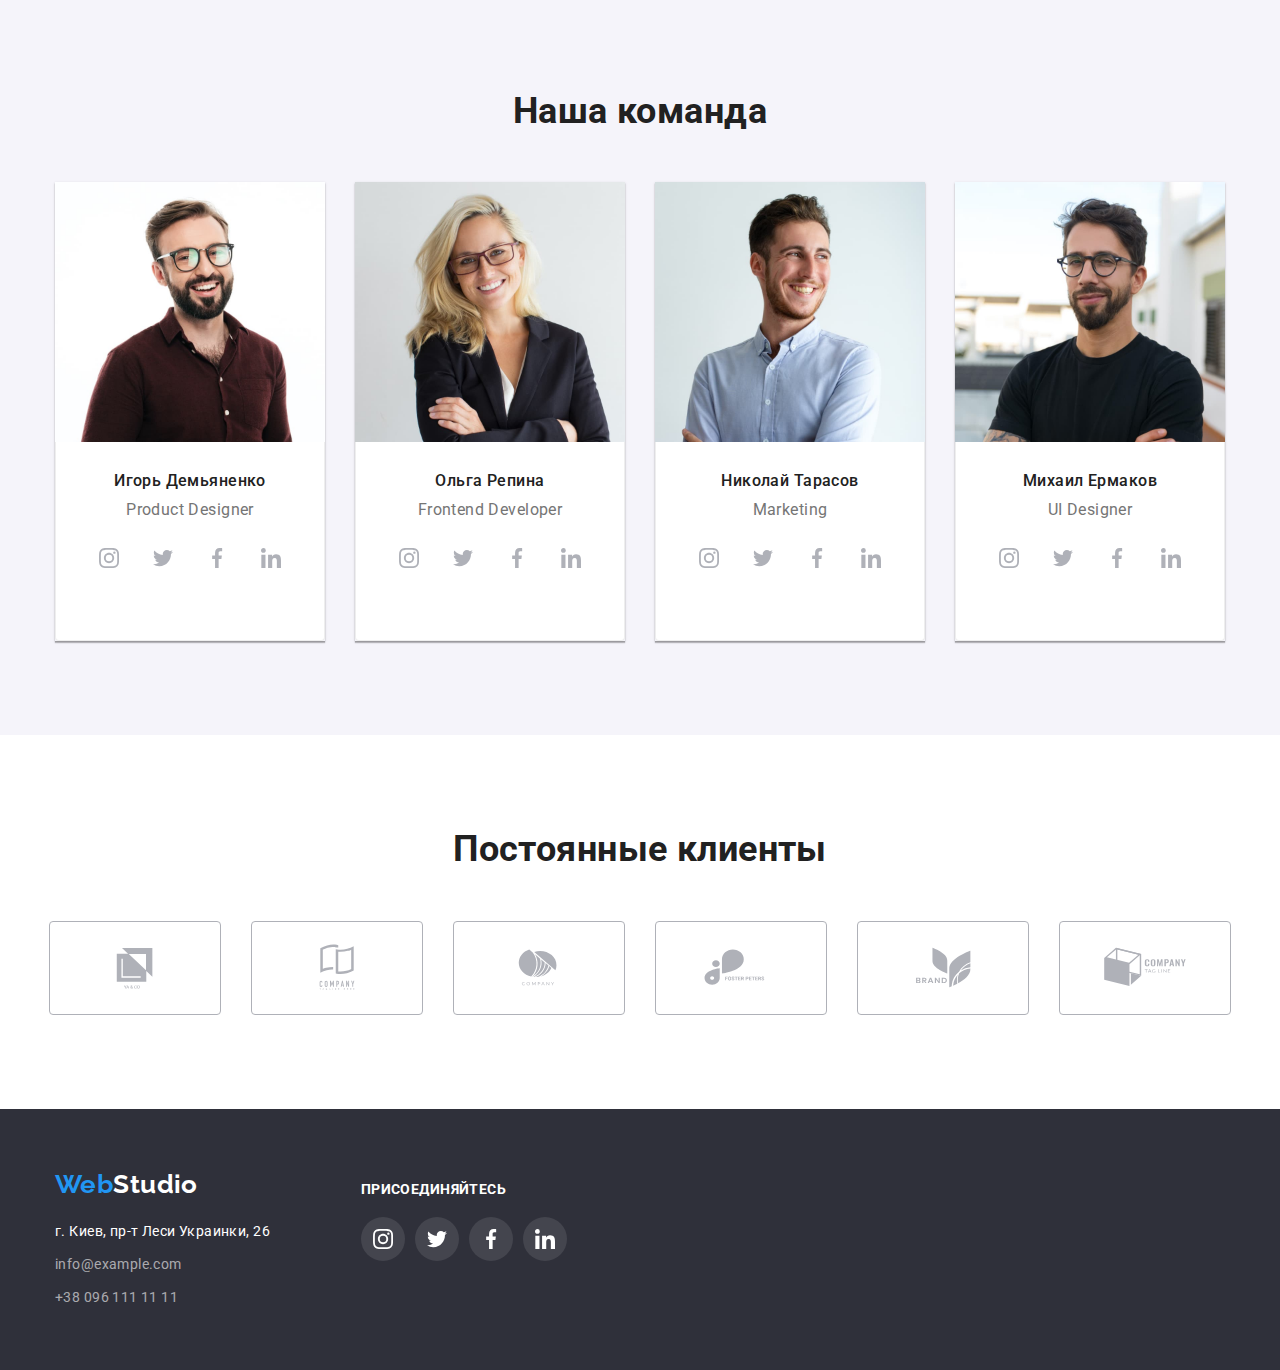
==== commit a096a379: "Постоянные клиенты" ====
--- a/index.html
+++ b/index.html
@@ -66,7 +66,7 @@
           <ul class="peculiarities-list">
             <li class="peculiarities-item">
               <div class="peculiarities-title">
-                <div class="rectangle" width="270">
+                <div class="rectangle">
                   <svg class="icon peculiarities" width="70" height="70">
                     <use href="/images/icons.svg#icon-antenna"></use>
                   </svg>
@@ -79,7 +79,7 @@
             </li>
 
             <li class="peculiarities-item">
-              <div class="rectangle" width="270">
+              <div class="rectangle">
                 <svg class="icon peculiarities" width="70" height="70">
                   <use href="/images/icons.svg#icon-clock"></use>
                 </svg>
@@ -94,7 +94,7 @@
             </li>
 
             <li class="peculiarities-item">
-              <div class="rectangle" width="270">
+              <div class="rectangle">
                 <svg class="icon peculiarities" width="70" height="70">
                   <use href="/images/icons.svg#icon-diagram"></use>
                 </svg>
@@ -110,7 +110,7 @@
             </li>
 
             <li class="peculiarities-item">
-              <div class="rectangle" width="270">
+              <div class="rectangle">
                 <svg class="icon peculiarities" width="70" height="70">
                   <use href="/images/icons.svg#icon-astronaut"></use>
                 </svg>
@@ -308,6 +308,53 @@
             </li>
           </ul>
         </div>
+      </section>
+      <section class="section client">
+        <h2 class="second-tit">Постоянные клиенты</h2>
+        <ul class="client-list">
+          <li class="client-item">
+            <a class="link" href="#">
+              <svg class="client-icon">
+                <use href="./images/icons.svg#icon-logo-one"></use>
+              </svg>
+            </a>
+          </li>
+          <li class="client-item">
+            <a class="link" href="#">
+              <svg class="client-icon">
+                <use href="./images/icons.svg#icon-logo-two"></use>
+              </svg>
+            </a>
+          </li>
+          <li class="client-item">
+            <a class="link" href="#">
+              <svg class="client-icon">
+                <use href="./images/icons.svg#icon-logo-three"></use>
+              </svg>
+            </a>
+          </li>
+          <li class="client-item">
+            <a class="link" href="#">
+              <svg class="client-icon">
+                <use href="./images/icons.svg#icon-logo-five"></use>
+              </svg>
+            </a>
+          </li>
+          <li class="client-item">
+            <a class="link" href="#">
+              <svg class="client-icon">
+                <use href="./images/icons.svg#icon-logo-four"></use>
+              </svg>
+            </a>
+          </li>
+          <li class="client-item">
+            <a class="link" href="#">
+              <svg class="client-icon">
+                <use href="./images/icons.svg#icon-logo-six"></use>
+              </svg>
+            </a>
+          </li>
+        </ul>
       </section>
     </main>
     <footer class="basement">
--- a/css/styles.css
+++ b/css/styles.css
@@ -59,6 +59,7 @@
   color: var(--tit-text-color);
 }
 .section {
+  
   padding-top: 94px;
   padding-bottom: 94px;
 }
@@ -299,6 +300,41 @@
 }
 /* Section four */
 /* ------------------------------------------- */
+/* Section five */
+.client {
+  max-width: 1600px;
+  margin-left: auto;
+  margin-right: auto;
+}
+.client-list{
+  display: flex;
+  justify-content: center;
+  margin-top: 50px;
+}
+.client-item {
+
+ 
+}
+.client-item .link {
+  display: flex;
+  border: 1px solid var(--social-network);
+  border-radius: 4px;
+  fill: var(--social-network);
+}
+.client-item .link:hover,
+.client-item .link:hover {
+  fill: var(--link-hover-color);
+}
+.client-item:not(:last-child) {
+  margin-right: 30px;
+}
+.client-icon {
+  width: 170px;
+  height: 92px;
+}
+
+/* Section five */
+/* ------------------------------------------- */
 /* Filtr */
 .filtr-section{
   display: flex;
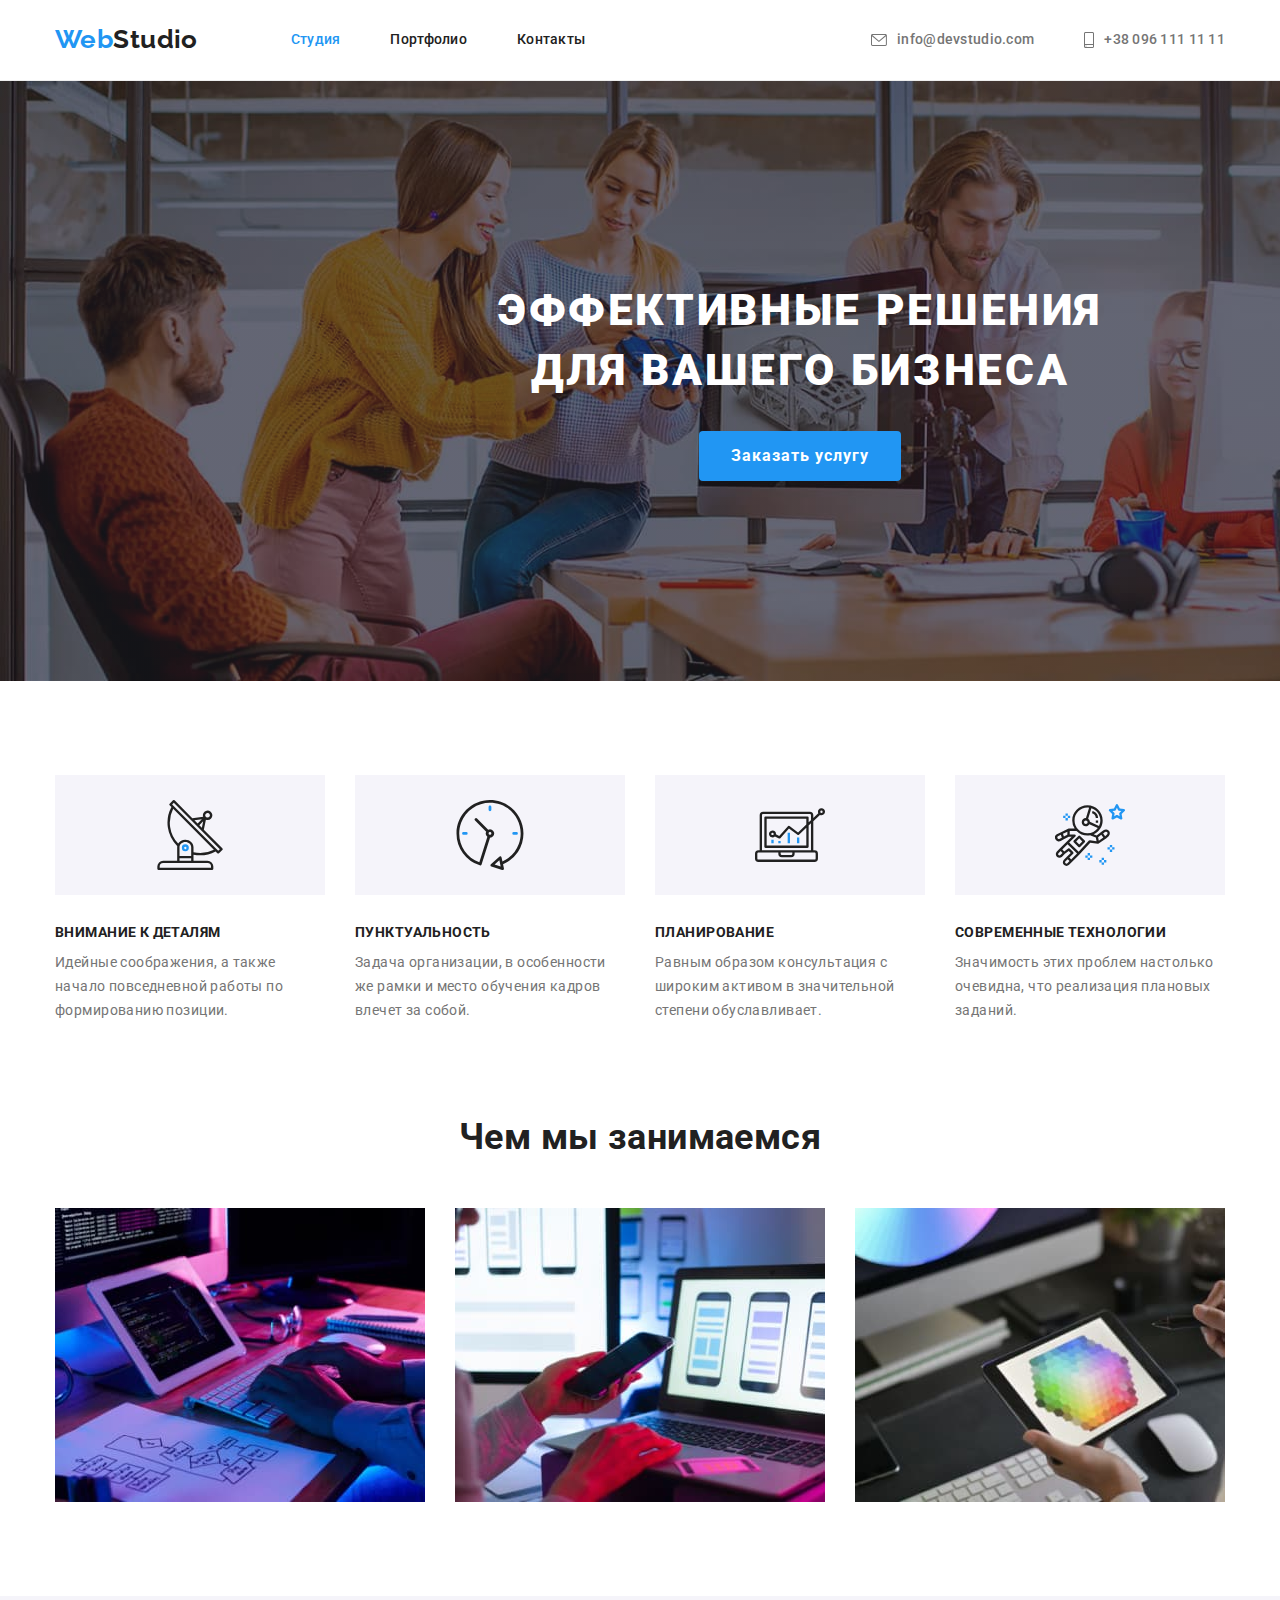
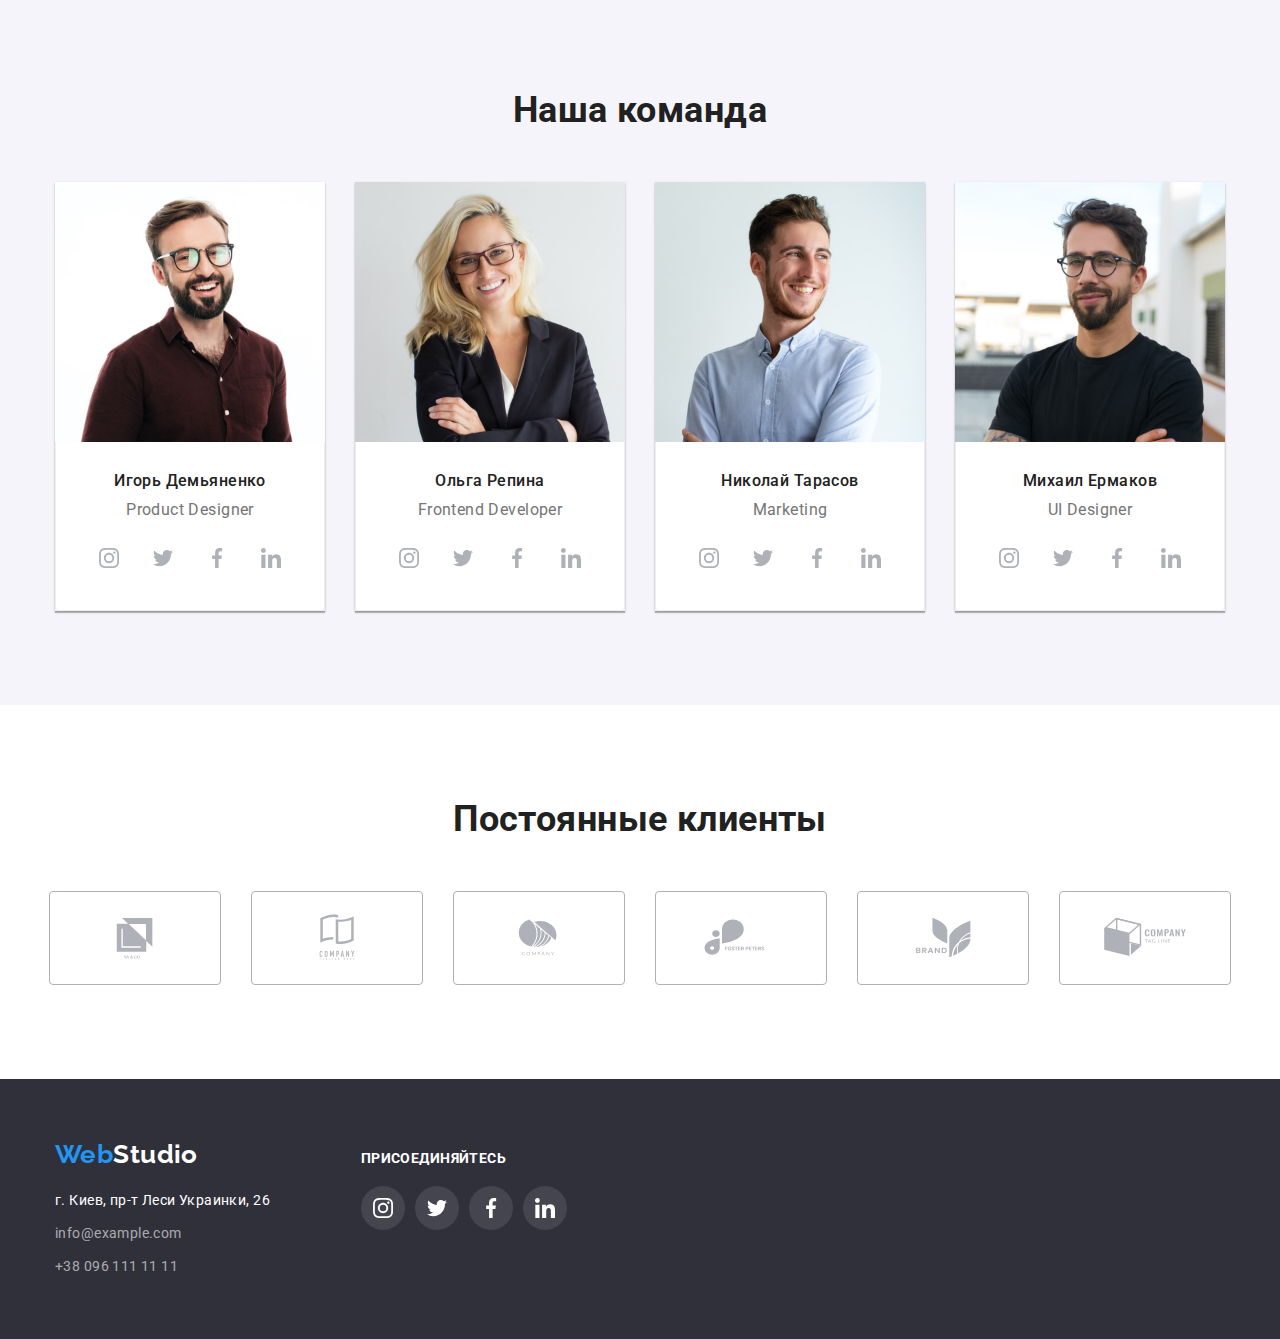
==== commit e2f744d1: "исправление ошибок" ====
--- a/index.html
+++ b/index.html
@@ -36,7 +36,7 @@
           <li class="item">
             <a class="link envelope" href="mailto:info@devstudio.com">
               <svg class="icon envelope" width="16" height="12">
-                <use href="/images/icons.svg#icon-envelope"></use>
+                <use href="./images/icons.svg#icon-envelope"></use>
               </svg>
               info@devstudio.com</a
             >
@@ -44,7 +44,7 @@
           <li class="item">
             <a class="link" href="tel:+380961111111">
               <svg class="icon smartphone" width="10" height="16">
-                <use href="./images/icons.svg#icon-smartphone"></use>
+                <use href="./images/icons.svg#icon-sphone"></use>
               </svg>
               +38 096 111 11 11</a
             >
@@ -53,12 +53,10 @@
       </div>
     </header>
     <main>
-      <div class="first">
-        <section class="container">
-          <h1>Эффективные решения для вашего бизнеса</h1>
-          <button type="button">Заказать услугу</button>
-        </section>
-      </div>
+      <section class="container first">
+        <h1>Эффективные решения для вашего бизнеса</h1>
+        <button type="button">Заказать услугу</button>
+      </section>
       <section class="section peculiarities">
         <div class="container">
           <h2 class="visually-hidden">Особенности</h2>
@@ -68,7 +66,7 @@
               <div class="peculiarities-title">
                 <div class="rectangle">
                   <svg class="icon peculiarities" width="70" height="70">
-                    <use href="/images/icons.svg#icon-antenna"></use>
+                    <use href="./images/icons.svg#icon-antenna"></use>
                   </svg>
                 </div>
                 <h3 class="peculiarities-tit">Внимание к деталям</h3>
@@ -81,7 +79,7 @@
             <li class="peculiarities-item">
               <div class="rectangle">
                 <svg class="icon peculiarities" width="70" height="70">
-                  <use href="/images/icons.svg#icon-clock"></use>
+                  <use href="./images/icons.svg#icon-clock"></use>
                 </svg>
               </div>
               <div class="peculiarities-title">
@@ -96,7 +94,7 @@
             <li class="peculiarities-item">
               <div class="rectangle">
                 <svg class="icon peculiarities" width="70" height="70">
-                  <use href="/images/icons.svg#icon-diagram"></use>
+                  <use href="./images/icons.svg#icon-diagram"></use>
                 </svg>
               </div>
 
@@ -112,7 +110,7 @@
             <li class="peculiarities-item">
               <div class="rectangle">
                 <svg class="icon peculiarities" width="70" height="70">
-                  <use href="/images/icons.svg#icon-astronaut"></use>
+                  <use href="./images/icons.svg#icon-astronaut"></use>
                 </svg>
               </div>
 
@@ -378,7 +376,7 @@
           </address>
         </div>
         <div class="second-basement">
-          <span class="join">присоединяйтесь</span>
+          <strong class="join">присоединяйтесь</strong>
           <ul class="basement-social-list">
             <li class="basement-social-item">
               <a class="link" href="#">
--- a/css/styles.css
+++ b/css/styles.css
@@ -136,18 +136,14 @@
 /* Section one */
 .first {
   background-color: var(--bg-color-second);
-  background-image: linear-gradient( to right,rgba(47, 48, 58, 0.4), rgba(47, 48, 58, 0.4)),url("/images/bcg-img.jpg");
+  background-image: linear-gradient( to right,rgba(47, 48, 58, 0.4), rgba(47, 48, 58, 0.4)),url("../images/bcg-img.jpg");
   background-repeat: no-repeat;
   background-position: center;
   background-size: cover;
   text-align: center;
-  margin: 0 auto;
   padding-top: 200px;
   padding-bottom: 200px;
-  margin-left: auto;
-  margin-right: auto;
-  max-width: 1600px;
-  height: 600px;
+  width: 1600px;
 }
 .first h1{
   margin: 0 auto 30px;
@@ -209,7 +205,8 @@
   background-color: var(--bcg-filtr-color);
   display: flex;
   height: 120px;
-  padding: 25px 100px;
+  justify-content: center;
+  align-items: center;
 }
 /* Section two */
 /* ------------------------------------------- */
@@ -272,7 +269,7 @@
   display: flex;
   justify-content: center;
   margin-top: 16px;
-  margin-bottom: 30px;
+
 }
 .social-list .link{
   display: flex;
@@ -311,10 +308,7 @@
   justify-content: center;
   margin-top: 50px;
 }
-.client-item {
-
- 
-}
+
 .client-item .link {
   display: flex;
   border: 1px solid var(--social-network);
@@ -324,6 +318,7 @@
 .client-item .link:hover,
 .client-item .link:hover {
   fill: var(--link-hover-color);
+    border: 1px solid var(--link-hover-color);
 }
 .client-item:not(:last-child) {
   margin-right: 30px;
@@ -439,9 +434,9 @@
 }
 .basement .container {
   display: flex;
+  align-items: baseline;
 }
 .second-basement {
-  margin-top: 12px;
   margin-left: 70px;
 }
 .join {
